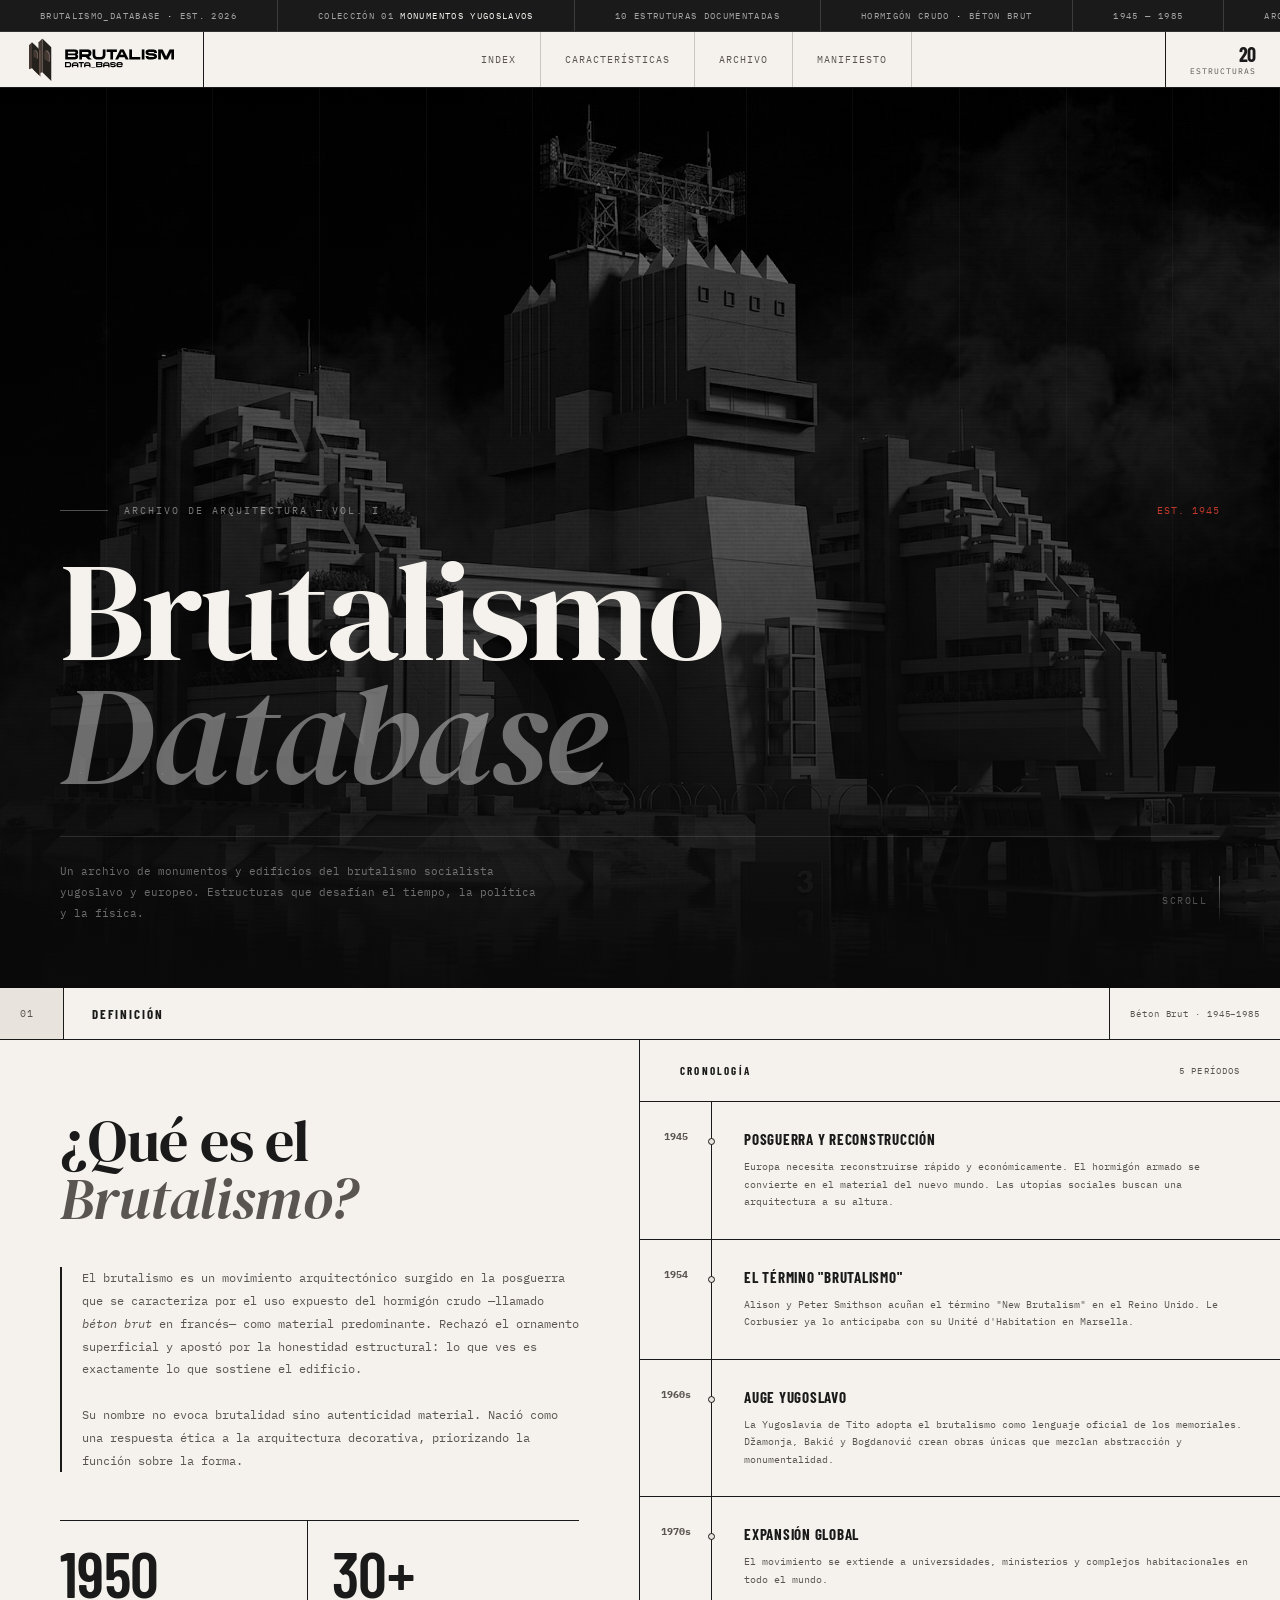
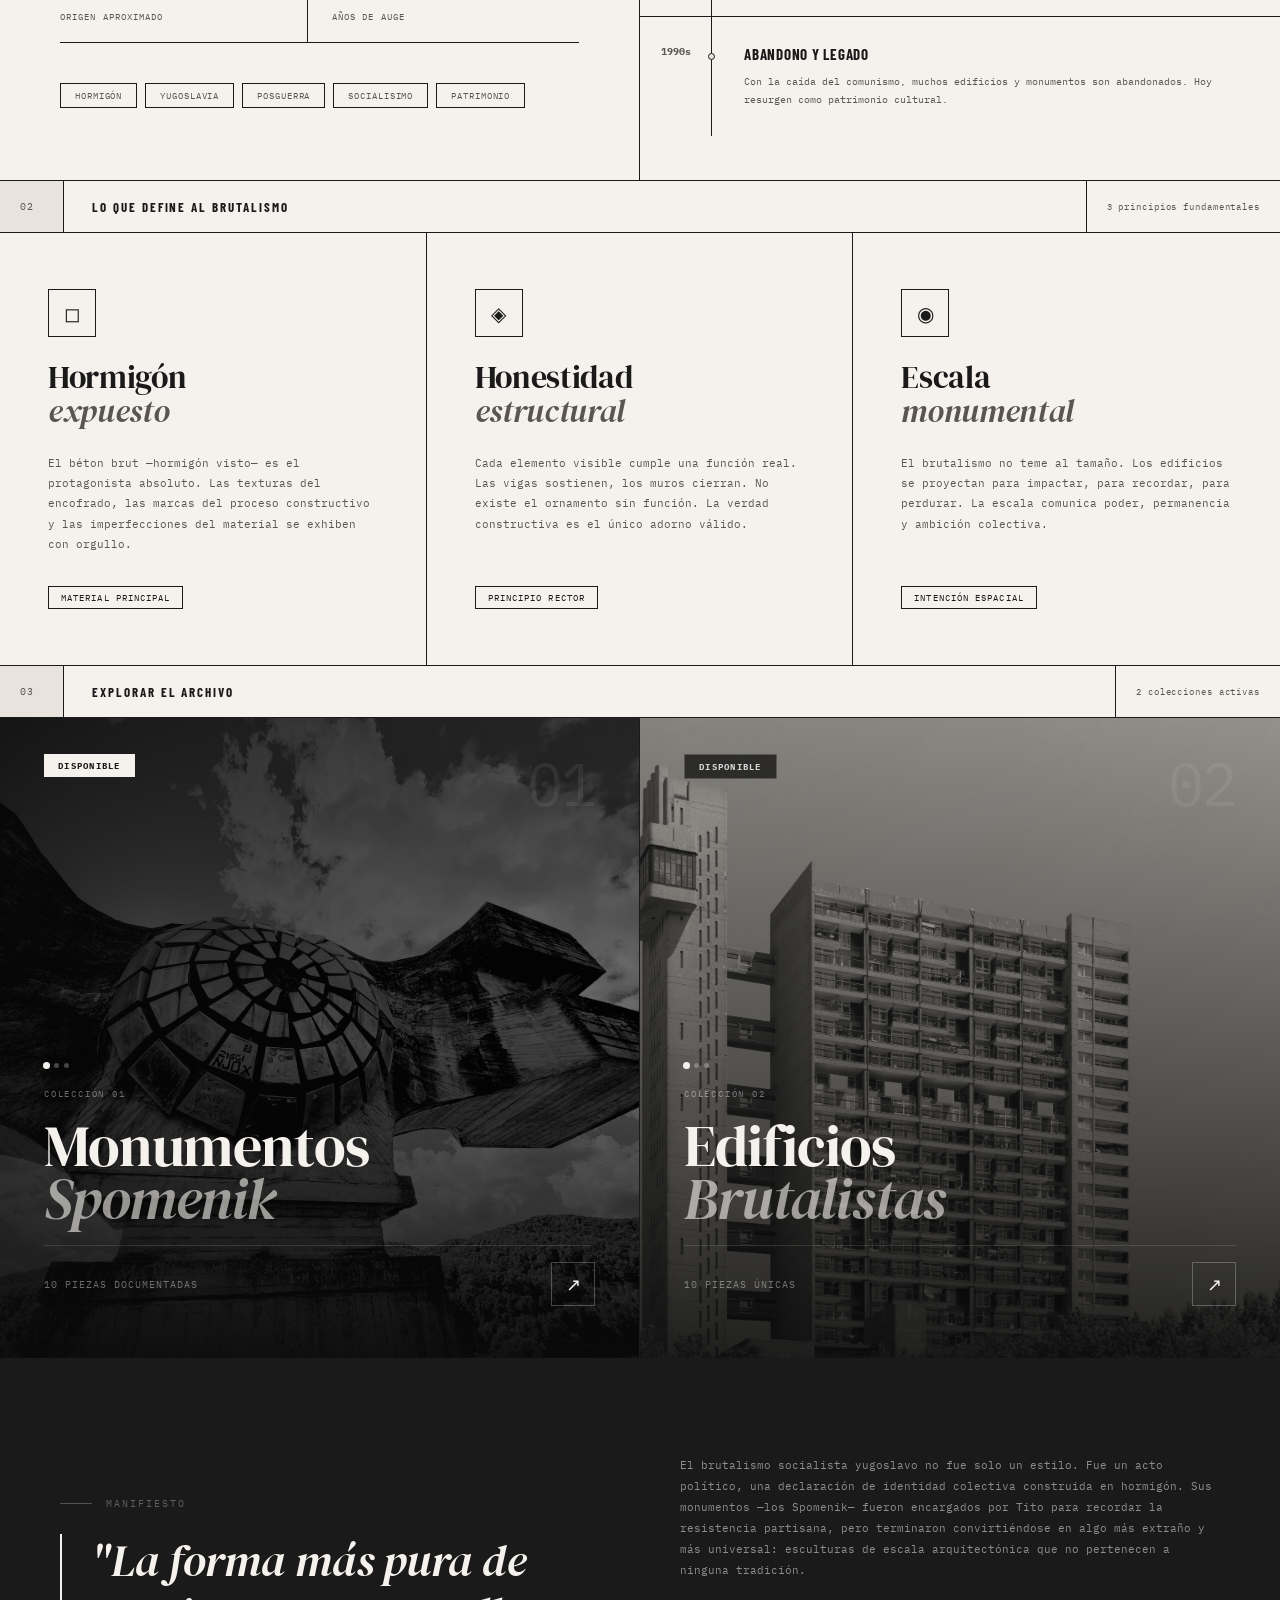
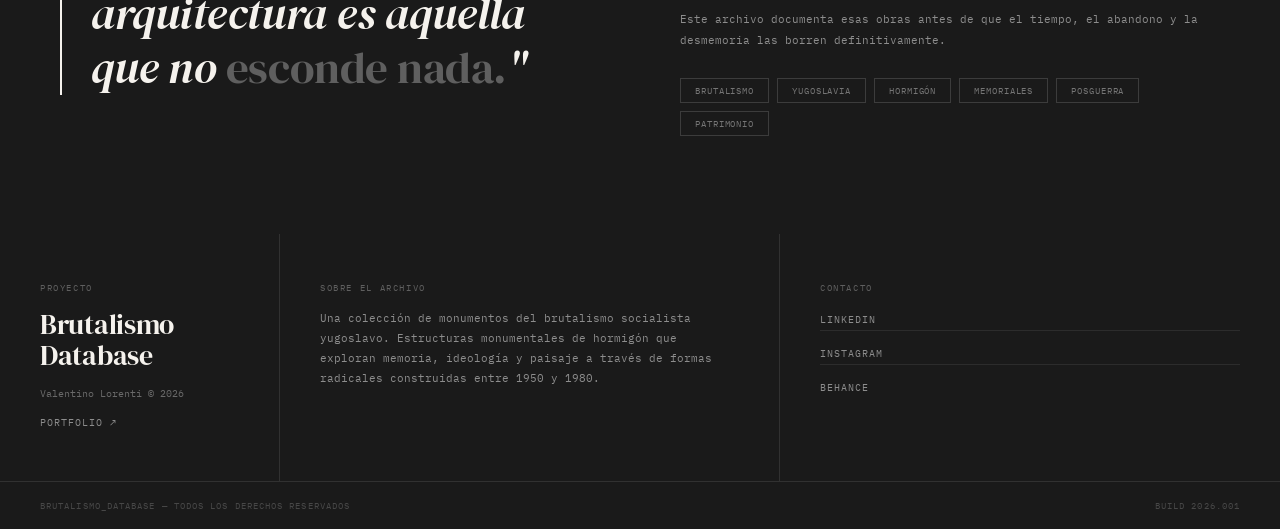
==== index.html @ 4acdecf2 "feat: initial commit — brutalismo database" ====
<!DOCTYPE html>
<html lang="es">
<head>
    <meta charset="UTF-8">
    <meta name="viewport" content="width=device-width, initial-scale=1.0">
    <title>BRUTALISMO_DATABASE | Valentino Lorenti</title>
    <link href="https://fonts.googleapis.com/css2?family=DM+Serif+Display:ital@0;1&family=Barlow+Condensed:wght@300;400;600;700;900&family=IBM+Plex+Mono:wght@300;400;700&display=swap" rel="stylesheet">
    <link rel="stylesheet" href="/assets/css/style_index.css">
</head>
<body>
    <div class="ticker">
        <div class="ticker-inner" id="ticker-inner">
            <span class="ticker-item">BRUTALISMO_DATABASE <span>·</span> EST. 2026</span>
            <span class="ticker-item">COLECCIÓN 01 <span>MONUMENTOS YUGOSLAVOS</span></span>
            <span class="ticker-item">10 ESTRUTURAS DOCUMENTADAS</span>
            <span class="ticker-item">HORMIGÓN CRUDO <span>·</span> BÉTON BRUT</span>
            <span class="ticker-item">1945 — 1985</span>
            <span class="ticker-item">ARCHIVO DE ARQUITECTURA BRUTALISTA</span>
            <span class="ticker-item">VALENTINO LORENTI <span>·</span> 2026</span>
            <span class="ticker-item">COLECCIÓN 02 <span>EDIFICIOS BRUTALISTAS</span></span>
            <span class="ticker-item">BRUTALISMO_DATABASE <span>·</span> EST. 2026</span>
            <span class="ticker-item">COLECCIÓN 01 <span>MONUMENTOS YUGOSLAVOS</span></span>
            <span class="ticker-item">10 ESTRUTURAS DOCUMENTADAS</span>
            <span class="ticker-item">HORMIGÓN CRUDO <span>·</span> BÉTON BRUT</span>
            <span class="ticker-item">1945 — 1985</span>
            <span class="ticker-item">ARCHIVO DE ARQUITECTURA BRUTALISTA</span>
            <span class="ticker-item">VALENTINO LORENTI <span>·</span> 2026</span>
            <span class="ticker-item">COLECCIÓN 02 <span>EDIFICIOS BRUTALISTAS</span></span>
        </div>
    </div>

    <nav class="navbar" id="navbar">
        <div class="nav-inner">
            <div class="nav-logo-block">
                <a href="/" class="nav-logo-link">
                    <img src="/assets/svg/logo/logo_blanco.svg" alt="Brutalismo Database" class="nav-logo-img">
                </a>
            </div>
            <div class="nav-center">
                <a href="/" class="nav-center-item">Index</a>
                <a href="#features" class="nav-center-item">Características</a>
                <a href="#archive" class="nav-center-item">Archivo</a>
                <a href="#manifesto" class="nav-center-item">Manifiesto</a>
            </div>
            <div class="nav-right">
                <div class="nav-counter">
                    <span class="nav-counter-num">20</span>
                    <span class="nav-counter-label">estructuras</span>
                </div>
                <button class="nav-hamburger" id="nav-hamburger" aria-label="Abrir menú">
                    <span class="hamburger-line"></span>
                    <span class="hamburger-line"></span>
                    <span class="hamburger-line"></span>
                </button>
            </div>
        </div>
    </nav>

    <div class="mobile-menu" id="mobile-menu">
        <div class="mobile-menu-inner">
            <div class="mobile-menu-header">
                <img src="/assets/svg/logo/logo_negro.svg" alt="Brutalismo Database" class="mobile-menu-logo">
                <button class="mobile-menu-close" id="mobile-menu-close" aria-label="Cerrar menú">✕</button>
            </div>
            <nav class="mobile-nav">
                <a href="/" class="mobile-nav-item">
                    <span class="mobile-nav-num">01</span>
                    <span class="mobile-nav-text">Index</span>
                    <span class="mobile-nav-arrow">↗</span>
                </a>
                <a href="#features" class="mobile-nav-item">
                    <span class="mobile-nav-num">02</span>
                    <span class="mobile-nav-text">Características</span>
                    <span class="mobile-nav-arrow">↗</span>
                </a>
                <a href="#archive" class="mobile-nav-item">
                    <span class="mobile-nav-num">03</span>
                    <span class="mobile-nav-text">Archivo</span>
                    <span class="mobile-nav-arrow">↗</span>
                </a>
                <a href="#manifesto" class="mobile-nav-item">
                    <span class="mobile-nav-num">04</span>
                    <span class="mobile-nav-text">Manifiesto</span>
                    <span class="mobile-nav-arrow">↗</span>
                </a>
            </nav>
            <div class="mobile-menu-footer">
                <span class="mobile-menu-footer-text">Brutalismo_Database — EST. 2026</span>
                <span class="mobile-menu-footer-text">Valentino Lorenti</span>
            </div>
        </div>
    </div>

    <section class="hero" id="hero">
        <div class="hero-img-container">
            <img src="/assets/images/banners/index/banner_index_3.png" alt="Monumento brutalista" class="hero-img" fetchpriority="high">
        </div>
        <div class="hero-scanlines"></div>
        <div class="hero-grid-overlay">
            <div class="hero-grid-col"></div>
            <div class="hero-grid-col"></div>
            <div class="hero-grid-col"></div>
            <div class="hero-grid-col"></div>
            <div class="hero-grid-col"></div>
            <div class="hero-grid-col"></div>
            <div class="hero-grid-col"></div>
            <div class="hero-grid-col"></div>
            <div class="hero-grid-col"></div>
            <div class="hero-grid-col"></div>
            <div class="hero-grid-col"></div>
            <div class="hero-grid-col"></div>
        </div>
        <div class="hero-content">
            <div class="hero-tag">
                <div class="hero-tag-line"></div>
                <span class="hero-tag-text">Archivo de Arquitectura — Vol. I</span>
                <span class="hero-tag-year">EST. 1945</span>
            </div>
            <h1 class="hero-title">
                Brutalismo<br><em>Database</em>
            </h1>
            <div class="hero-bottom-bar">
                <div class="hero-desc">
                    <p>Un archivo de monumentos y edificios del brutalismo socialista yugoslavo y europeo. Estructuras que desafían el tiempo, la política y la física.</p>
                </div>
                <div class="hero-meta">
                    <div class="hero-scroll-label">
                        Scroll
                        <div class="hero-scroll-line"></div>
                    </div>
                </div>
            </div>
        </div>
    </section>

    <section class="definition reveal" id="index">
        <div class="section-header" style="grid-column: 1/-1;">
            <div class="section-header-num">01</div>
            <div class="section-header-title">Definición</div>
            <div class="section-header-meta">Béton Brut · 1945–1985</div>
        </div>

        <div class="definition-left">
            <div>
                <h2 class="def-heading">¿Qué es el<br><em>Brutalismo?</em></h2>
            </div>
            <p class="def-body">
                El brutalismo es un movimiento arquitectónico surgido en la posguerra que se caracteriza por el uso expuesto del hormigón crudo —llamado <em>béton brut</em> en francés— como material predominante. Rechazó el ornamento superficial y apostó por la honestidad estructural: lo que ves es exactamente lo que sostiene el edificio.
                <br><br>
                Su nombre no evoca brutalidad sino autenticidad material. Nació como una respuesta ética a la arquitectura decorativa, priorizando la función sobre la forma.
            </p>
            <div class="def-stats">
                <div class="def-stat">
                    <span class="def-stat-num">1950</span>
                    <span class="def-stat-label">Origen aproximado</span>
                </div>
                <div class="def-stat">
                    <span class="def-stat-num">30+</span>
                    <span class="def-stat-label">Años de auge</span>
                </div>
            </div>
            <div class="def-tag-line">
                <span class="def-tag">Hormigón</span>
                <span class="def-tag">Yugoslavia</span>
                <span class="def-tag">Posguerra</span>
                <span class="def-tag">Socialisimo</span>
                <span class="def-tag">Patrimonio</span>
            </div>
        </div>

        <div class="definition-right">
            <div class="timeline-header">
                <span class="timeline-header-title">Cronología</span>
                <span class="timeline-header-count mono">5 períodos</span>
            </div>
            <div class="timeline-list">
                <div class="timeline-entry reveal">
                    <div class="timeline-year-col"><span class="timeline-year">1945</span></div>
                    <div class="timeline-content-col">
                        <h3>Posguerra y reconstrucción</h3>
                        <p>Europa necesita reconstruirse rápido y económicamente. El hormigón armado se convierte en el material del nuevo mundo. Las utopías sociales buscan una arquitectura a su altura.</p>
                    </div>
                </div>
                <div class="timeline-entry reveal">
                    <div class="timeline-year-col"><span class="timeline-year">1954</span></div>
                    <div class="timeline-content-col">
                        <h3>El término "Brutalismo"</h3>
                        <p>Alison y Peter Smithson acuñan el término "New Brutalism" en el Reino Unido. Le Corbusier ya lo anticipaba con su Unité d'Habitation en Marsella.</p>
                    </div>
                </div>
                <div class="timeline-entry reveal">
                    <div class="timeline-year-col"><span class="timeline-year">1960s</span></div>
                    <div class="timeline-content-col">
                        <h3>Auge yugoslavo</h3>
                        <p>La Yugoslavia de Tito adopta el brutalismo como lenguaje oficial de los memoriales. Džamonja, Bakić y Bogdanović crean obras únicas que mezclan abstracción y monumentalidad.</p>
                    </div>
                </div>
                <div class="timeline-entry reveal">
                    <div class="timeline-year-col"><span class="timeline-year">1970s</span></div>
                    <div class="timeline-content-col">
                        <h3>Expansión global</h3>
                        <p>El movimiento se extiende a universidades, ministerios y complejos habitacionales en todo el mundo.</p>
                    </div>
                </div>
                <div class="timeline-entry reveal">
                    <div class="timeline-year-col"><span class="timeline-year">1990s</span></div>
                    <div class="timeline-content-col">
                        <h3>Abandono y legado</h3>
                        <p>Con la caída del comunismo, muchos edificios y monumentos son abandonados. Hoy resurgen como patrimonio cultural.</p>
                    </div>
                </div>
            </div>
        </div>
    </section>

    <section class="features-section reveal" id="features">
        <div class="section-header">
            <div class="section-header-num">02</div>
            <div class="section-header-title">Lo que define al brutalismo</div>
            <div class="section-header-meta">3 principios fundamentales</div>
        </div>
        <div class="features-grid">
            <div class="feature-card reveal">
                <div class="feature-icon">◻</div>
                <h3>Hormigón<br><em>expuesto</em></h3>
                <p>El béton brut —hormigón visto— es el protagonista absoluto. Las texturas del encofrado, las marcas del proceso constructivo y las imperfecciones del material se exhiben con orgullo.</p>
                <span class="feature-badge">Material principal</span>
            </div>
            <div class="feature-card reveal">
                <div class="feature-icon">◈</div>
                <h3>Honestidad<br><em>estructural</em></h3>
                <p>Cada elemento visible cumple una función real. Las vigas sostienen, los muros cierran. No existe el ornamento sin función. La verdad constructiva es el único adorno válido.</p>
                <span class="feature-badge">Principio rector</span>
            </div>
            <div class="feature-card reveal">
                <div class="feature-icon">◉</div>
                <h3>Escala<br><em>monumental</em></h3>
                <p>El brutalismo no teme al tamaño. Los edificios se proyectan para impactar, para recordar, para perdurar. La escala comunica poder, permanencia y ambición colectiva.</p>
                <span class="feature-badge">Intención espacial</span>
            </div>
        </div>
    </section>

    <section class="archive-section" id="archive">
        <div class="section-header">
            <div class="section-header-num">03</div>
            <div class="section-header-title">Explorar el archivo</div>
            <div class="section-header-meta">2 colecciones activas</div>
        </div>

        <div class="archive-grid">
            <a href="/pages/monumentos.html" class="archive-card card-monuments" id="card-monuments">
                <div class="card-bg-imgs">
                    <img src="/assets/images/monuments/1.jpg" alt="" class="card-img active" data-card="monuments" data-index="0">
                    <img src="/assets/images/monuments/6.jpg" alt="" class="card-img" data-card="monuments" data-index="1">
                    <img src="/assets/images/monuments/3.jpg" alt="" class="card-img" data-card="monuments" data-index="2">
                </div>
                <div class="card-overlay"></div>
                <div class="card-content">
                    <div class="card-top">
                        <span class="card-badge">Disponible</span>
                        <span class="card-index">01</span>
                    </div>
                    <div class="card-bottom">
                        <div class="card-dots" id="dots-monuments">
                            <div class="card-dot active"></div>
                            <div class="card-dot"></div>
                            <div class="card-dot"></div>
                        </div>
                        <span class="card-collection-label">Colección 01</span>
                        <h3 class="card-title">Monumentos<br><em>Spomenik</em></h3>
                        <div class="card-footer">
                            <span class="card-count mono">10 piezas documentadas</span>
                            <div class="card-arrow">↗</div>
                        </div>
                    </div>
                </div>
            </a>

            <a href="/pages/torres.html" class="archive-card card-buildings" id="card-buildings">
                <div class="card-bg-imgs">
                    <img src="/assets/images/torres/1.jpg" alt="" class="card-img active" data-card="buildings" data-index="0">
                    <img src="/assets/images/torres/3.jpg" alt="" class="card-img" data-card="buildings" data-index="1">
                    <img src="/assets/images/torres/4.jpg" alt="" class="card-img" data-card="buildings" data-index="2">
                </div>
                <div class="card-overlay"></div>
                <div class="card-content">
                    <div class="card-top">
                        <span class="card-badge" style="background: rgba(10,10,10,0.7); color: rgba(255,255,255,0.8); border: 1px solid rgba(255,255,255,0.2);">Disponible</span>
                        <span class="card-index">02</span>
                    </div>
                    <div class="card-bottom">
                        <div class="card-dots" id="dots-buildings">
                            <div class="card-dot active"></div>
                            <div class="card-dot"></div>
                            <div class="card-dot"></div>
                        </div>
                        <span class="card-collection-label">Colección 02</span>
                        <h3 class="card-title">Edificios<br><em>Brutalistas</em></h3>
                        <div class="card-footer">
                            <span class="card-count mono">10 piezas únicas</span>
                            <div class="card-arrow">↗</div>
                        </div>
                    </div>
                </div>
            </a>
        </div>
    </section>

    <section class="manifesto reveal" id="manifesto">
        <div class="manifesto-left">
            <div class="manifesto-left-label">Manifiesto</div>
            <blockquote class="manifesto-quote">
                "La forma más pura de arquitectura es aquella que no <em>esconde nada.</em>"
            </blockquote>
        </div>
        <div class="manifesto-right">
            <p class="manifesto-text">
                El brutalismo socialista yugoslavo no fue solo un estilo. Fue un acto político, una declaración de identidad colectiva construida en hormigón. Sus monumentos —los Spomenik— fueron encargados por Tito para recordar la resistencia partisana, pero terminaron convirtiéndose en algo más extraño y más universal: esculturas de escala arquitectónica que no pertenecen a ninguna tradición.
            </p>
            <p class="manifesto-text">
                Este archivo documenta esas obras antes de que el tiempo, el abandono y la desmemoria las borren definitivamente.
            </p>
            <div class="manifesto-tags">
                <span class="manifesto-tag">Brutalismo</span>
                <span class="manifesto-tag">Yugoslavia</span>
                <span class="manifesto-tag">Hormigón</span>
                <span class="manifesto-tag">Memoriales</span>
                <span class="manifesto-tag">Posguerra</span>
                <span class="manifesto-tag">Patrimonio</span>
            </div>
        </div>
    </section>

    <footer class="site-footer">
        <div class="footer-top">
            <div class="footer-col">
                <span class="footer-label">Proyecto</span>
                <p class="footer-project-name">Brutalismo<br>Database</p>
                <p class="footer-project-sub">Valentino Lorenti © 2026</p>
                <a href="https://valentinolorenti.netlify.app/" class="footer-link" target="_blank">Portfolio ↗</a>
            </div>
            <div class="footer-col">
                <span class="footer-label">Sobre el archivo</span>
                <p class="footer-body">Una colección de monumentos del brutalismo socialista yugoslavo. Estructuras monumentales de hormigón que exploran memoria, ideología y paisaje a través de formas radicales construidas entre 1950 y 1980.</p>
            </div>
            <div class="footer-col">
                <span class="footer-label">Contacto</span>
                <a href="https://www.linkedin.com/in/valentino-lorenti-ux/" class="footer-link" target="_blank">LinkedIn</a>
                <a href="https://www.instagram.com/lv_designux" class="footer-link" target="_blank">Instagram</a>
                <a href="https://www.behance.net/LV_DesignUX" class="footer-link" target="_blank">Behance</a>
            </div>
        </div>
        <div class="footer-bottom">
            <span>BRUTALISMO_DATABASE — TODOS LOS DERECHOS RESERVADOS</span>
            <span>BUILD 2026.001</span>
        </div>
    </footer>
<script src="/assets/js/script_index.js"></script>
</body>
</html>
---- assets/css/style_index.css ----
*, *::before, *::after { margin: 0; padding: 0; box-sizing: border-box; }

:root {
    --black: #0a0a0a;
    --white: #f5f2ed;
    --paper: #ede9e2;
    --ink: #1a1a1a;
    --red: #c0392b;
    --grey-light: #e8e4dd;
    --grey-mid: #b0aa9f;
    --grey-dark: #5a5550;
    --border: 1px solid #1a1a1a;
    --border-thin: 1px solid rgba(26,26,26,0.2);
    --font-display: 'DM Serif Display', serif;
    --font-condensed: 'Barlow Condensed', sans-serif;
    --font-mono: 'IBM Plex Mono', monospace;
    --nav-h: 56px;
}

html { scroll-behavior: smooth; }

body {
    background: var(--white);
    color: var(--ink);
    font-family: var(--font-condensed);
    overflow-x: hidden;
    cursor: crosshair;
}

a { cursor: crosshair; }
button { cursor: crosshair; }

::-webkit-scrollbar { width: 4px; }
::-webkit-scrollbar-track { background: var(--white); }
::-webkit-scrollbar-thumb { background: var(--ink); }

.mono { font-family: var(--font-mono); font-size: 10px; text-transform: uppercase; letter-spacing: 0.12em; }
.condensed { font-family: var(--font-condensed); }

.ticker {
    background: var(--ink);
    color: var(--white);
    height: 32px;
    overflow: hidden;
    display: flex;
    align-items: center;
    position: fixed;
    top: 0; left: 0; width: 100%;
    z-index: 2000;
    border-bottom: 1px solid rgba(255,255,255,0.1);
}
.ticker-inner {
    display: flex;
    gap: 0;
    animation: ticker 30s linear infinite;
    white-space: nowrap;
}
.ticker-item {
    font-family: var(--font-mono);
    font-size: 9px;
    letter-spacing: 0.15em;
    text-transform: uppercase;
    padding: 0 40px;
    color: rgba(255,255,255,0.6);
    border-right: 1px solid rgba(255,255,255,0.15);
    line-height: 32px;
}
.ticker-item span { color: var(--white); }
@keyframes ticker {
    0% { transform: translateX(0); }
    100% { transform: translateX(-50%); }
}

.navbar {
    position: fixed; top: 32px; left: 0; width: 100%;
    height: var(--nav-h);
    background: var(--white);
    border-bottom: var(--border);
    z-index: 1000;
    transition: transform 0.4s ease;
}
.navbar.hidden { transform: translateY(calc(-100% - 32px)); }

.nav-inner {
    height: 100%; display: flex; align-items: center;
    justify-content: space-between;
}

.nav-logo-block {
    height: 100%;
    display: flex; align-items: center;
    padding: 0 28px;
    border-right: var(--border);
    flex-shrink: 0;
}
.nav-logo-link {
    display: flex; align-items: center;
    text-decoration: none;
}
.nav-logo-img {
    height: 50px;
    width: auto;
    display: block;
    filter: invert(1);
}

.nav-center {
    flex: 1;
    display: flex;
    align-items: center;
    justify-content: center;
    gap: 0;
    height: 100%;
}
.nav-center-item {
    height: 100%;
    display: flex; align-items: center;
    padding: 0 24px;
    border-right: var(--border-thin);
    font-family: var(--font-mono);
    font-size: 10px;
    letter-spacing: 0.1em;
    text-transform: uppercase;
    color: var(--grey-dark);
    text-decoration: none;
    transition: color 0.2s, background 0.2s;
}
.nav-center-item:hover { color: var(--ink); background: var(--grey-light); }

.nav-right {
    height: 100%;
    display: flex; align-items: center;
    padding: 0;
    border-left: var(--border);
    gap: 0;
}

.nav-counter {
    display: flex; flex-direction: column; align-items: flex-end;
    padding: 0 24px;
    gap: 2px;
}
.nav-counter-num {
    font-family: var(--font-condensed);
    font-size: 20px;
    font-weight: 700;
    line-height: 1;
    letter-spacing: -0.02em;
    color: var(--ink);
}
.nav-counter-label {
    font-family: var(--font-mono);
    font-size: 8px;
    letter-spacing: 0.12em;
    text-transform: uppercase;
    color: var(--grey-dark);
}

.nav-hamburger {
    display: none;
    flex-direction: column;
    justify-content: center;
    align-items: center;
    gap: 5px;
    width: 56px;
    height: 100%;
    border: none;
    border-left: var(--border);
    background: transparent;
    padding: 0;
    cursor: crosshair;
    flex-shrink: 0;
}
.hamburger-line {
    display: block;
    width: 20px;
    height: 1.5px;
    background: var(--ink);
    transition: transform 0.3s ease, opacity 0.3s ease, width 0.3s ease;
    transform-origin: center;
}
.nav-hamburger.open .hamburger-line:nth-child(1) { transform: translateY(6.5px) rotate(45deg); }
.nav-hamburger.open .hamburger-line:nth-child(2) { opacity: 0; transform: scaleX(0); }
.nav-hamburger.open .hamburger-line:nth-child(3) { transform: translateY(-6.5px) rotate(-45deg); }

.mobile-menu {
    position: fixed;
    inset: 0;
    z-index: 2100;
    background: var(--ink);
    display: flex; flex-direction: column;
    transform: translateX(100%);
    transition: transform 0.5s cubic-bezier(0.76, 0, 0.24, 1);
    pointer-events: none;
}
.mobile-menu.open {
    transform: translateX(0);
    pointer-events: all;
}

.mobile-menu-inner {
    display: flex; flex-direction: column;
    height: 100%;
    padding: 0;
}

.mobile-menu-header {
    display: flex; align-items: center; justify-content: space-between;
    padding: 0 28px;
    height: calc(32px + var(--nav-h));
    border-bottom: 1px solid rgba(255,255,255,0.1);
    flex-shrink: 0;
}
.mobile-menu-logo {
    height: 40px;
    width: auto;
    filter: invert(1);
}
.mobile-menu-close {
    background: none; border: none;
    font-family: var(--font-mono);
    font-size: 16px;
    color: rgba(255,255,255,0.5);
    cursor: crosshair;
    transition: color 0.2s;
    padding: 8px;
}
.mobile-menu-close:hover { color: var(--white); }

.mobile-nav {
    flex: 1;
    display: flex; flex-direction: column;
    overflow-y: auto;
}
.mobile-nav-item {
    display: flex; align-items: center;
    gap: 20px;
    padding: 0 28px;
    height: 80px;
    border-bottom: 1px solid rgba(255,255,255,0.08);
    text-decoration: none;
    color: var(--white);
    position: relative;
    overflow: hidden;
    opacity: 0;
    transform: translateX(30px);
    transition: background 0.2s, opacity 0.4s ease, transform 0.4s ease;
}
.mobile-menu.open .mobile-nav-item:nth-child(1) { opacity: 1; transform: translateX(0); transition-delay: 0.15s; }
.mobile-menu.open .mobile-nav-item:nth-child(2) { opacity: 1; transform: translateX(0); transition-delay: 0.22s; }
.mobile-menu.open .mobile-nav-item:nth-child(3) { opacity: 1; transform: translateX(0); transition-delay: 0.29s; }
.mobile-menu.open .mobile-nav-item:nth-child(4) { opacity: 1; transform: translateX(0); transition-delay: 0.36s; }
.mobile-nav-item:hover { background: rgba(255,255,255,0.05); }

.mobile-nav-num {
    font-family: var(--font-mono);
    font-size: 9px;
    letter-spacing: 0.12em;
    color: rgba(255,255,255,0.3);
    flex-shrink: 0;
    width: 20px;
}
.mobile-nav-text {
    font-family: var(--font-condensed);
    font-size: 32px;
    font-weight: 700;
    letter-spacing: 0.03em;
    text-transform: uppercase;
    flex: 1;
    line-height: 1;
}
.mobile-nav-arrow {
    font-size: 18px;
    color: rgba(255,255,255,0.25);
    transition: color 0.2s, transform 0.2s;
}
.mobile-nav-item:hover .mobile-nav-arrow { color: var(--white); transform: rotate(45deg); }

.mobile-menu-footer {
    padding: 24px 28px;
    border-top: 1px solid rgba(255,255,255,0.08);
    display: flex; justify-content: space-between; align-items: center;
    flex-shrink: 0;
}
.mobile-menu-footer-text {
    font-family: var(--font-mono);
    font-size: 9px;
    letter-spacing: 0.12em;
    text-transform: uppercase;
    color: rgba(255,255,255,0.2);
}

@media (max-width: 960px) {
    .ticker { display: none; }
    .navbar { top: 0 !important; }
    .navbar.hidden { transform: translateY(-100%); }
    .hero {
        margin-top: var(--nav-h) !important;
        min-height: calc(100svh - var(--nav-h));
    }
    .hero-content { padding: 0 28px 48px; }
    .nav-center { display: none; }
    .nav-hamburger { display: flex; }
    .nav-counter { padding: 0 16px; }
    .mobile-menu-header { height: var(--nav-h); }
}

.hero {
    width: 100%;
    height: 100svh;
    min-height: 700px;
    margin-top: calc(32px + var(--nav-h));
    position: relative;
    overflow: hidden;
    display: grid;
    grid-template-rows: 1fr auto;
    background: var(--ink);
}

.hero-img-container {
    position: absolute; inset: 0;
}
.hero-img {
    width: 100%; height: 100%;
    object-fit: cover;
    object-position: center 30%;
    filter: grayscale(1) contrast(1.15) brightness(0.55);
    display: block;
}

.hero-scanlines {
    position: absolute; inset: 0;
    background: repeating-linear-gradient(
        0deg,
        transparent,
        transparent 2px,
        rgba(0,0,0,0.08) 2px,
        rgba(0,0,0,0.08) 4px
    );
    z-index: 1;
    pointer-events: none;
}

.hero-grid-overlay {
    position: absolute; inset: 0;
    z-index: 1;
    pointer-events: none;
    display: grid;
    grid-template-columns: repeat(12, 1fr);
}
.hero-grid-col {
    border-right: 1px solid rgba(255,255,255,0.04);
}

.hero-content {
    position: relative; z-index: 2;
    display: flex; flex-direction: column;
    justify-content: flex-end;
    padding: 0 60px 64px;
    background: linear-gradient(to top, rgba(10,10,10,0.95) 0%, rgba(10,10,10,0.4) 50%, transparent 100%);
    height: 100%;
}

.hero-tag {
    display: flex; align-items: center; gap: 16px;
    margin-bottom: 32px;
}
.hero-tag-line { height: 1px; width: 48px; background: rgba(255,255,255,0.3); }
.hero-tag-text { font-family: var(--font-mono); font-size: 10px; letter-spacing: 0.2em; text-transform: uppercase; color: rgba(255,255,255,0.45); }
.hero-tag-year { font-family: var(--font-mono); font-size: 10px; letter-spacing: 0.1em; color: var(--red); margin-left: auto; }

.hero-title {
    font-family: var(--font-display);
    font-size: clamp(72px, 11vw, 160px);
    font-weight: 400;
    line-height: 0.88;
    color: var(--white);
    letter-spacing: -0.02em;
    margin-bottom: 40px;
}
.hero-title em {
    font-style: italic;
    color: rgba(255,255,255,0.4);
}

.hero-bottom-bar {
    display: flex; align-items: flex-end; justify-content: space-between;
    gap: 40px;
    padding-top: 24px;
    border-top: 1px solid rgba(255,255,255,0.12);
}

.hero-desc {
    max-width: 480px;
}
.hero-desc p {
    font-family: var(--font-mono);
    font-size: 11px;
    line-height: 1.9;
    color: rgba(255,255,255,0.4);
}

.hero-meta {
    display: flex; flex-direction: column; align-items: flex-end; gap: 12px;
}
.hero-scroll-label {
    display: flex; align-items: center; gap: 12px;
    font-family: var(--font-mono); font-size: 10px;
    letter-spacing: 0.15em; text-transform: uppercase;
    color: rgba(255,255,255,0.3);
}
.hero-scroll-line {
    width: 1px; height: 48px;
    background: linear-gradient(to bottom, rgba(255,255,255,0.4), transparent);
    animation: scrollAnim 2s ease-in-out infinite;
}
@keyframes scrollAnim {
    0%,100% { opacity:0.4; transform: scaleY(1); }
    50% { opacity:1; transform: scaleY(1.2); }
}

.section-header {
    display: flex; align-items: stretch;
    border-bottom: var(--border);
    height: 52px;
}
.section-header-num {
    display: flex; align-items: center;
    padding: 0 20px;
    border-right: var(--border);
    font-family: var(--font-mono);
    font-size: 10px;
    letter-spacing: 0.1em;
    color: var(--grey-dark);
    background: var(--grey-light);
    min-width: 64px;
}
.section-header-title {
    display: flex; align-items: center;
    padding: 0 28px;
    font-family: var(--font-condensed);
    font-size: 13px;
    font-weight: 700;
    letter-spacing: 0.15em;
    text-transform: uppercase;
    flex: 1;
}
.section-header-meta {
    display: flex; align-items: center;
    padding: 0 20px;
    border-left: var(--border);
    font-family: var(--font-mono);
    font-size: 9px;
    letter-spacing: 0.1em;
    color: var(--grey-dark);
}

.definition {
    display: grid;
    grid-template-columns: 1fr 1fr;
    border-bottom: var(--border);
}

.definition-left {
    padding: 72px 60px;
    border-right: var(--border);
    display: flex;
    flex-direction: column;
    gap: 40px;
}

.def-heading-wrap { position: relative; }

.def-heading {
    font-family: var(--font-display);
    font-size: clamp(36px, 4.5vw, 68px);
    font-weight: 400;
    line-height: 1.0;
    letter-spacing: -0.01em;
}
.def-heading em {
    font-style: italic;
    color: var(--grey-dark);
}

.def-body {
    font-family: var(--font-mono);
    font-size: 12px;
    line-height: 1.9;
    color: var(--grey-dark);
    border-left: 2px solid var(--ink);
    padding-left: 20px;
}

.def-stats {
    display: flex;
    gap: 0;
    border-top: var(--border);
    border-bottom: var(--border);
    margin-top: 8px;
}
.def-stat {
    flex: 1;
    padding: 20px 0;
    display: flex;
    flex-direction: column;
    gap: 6px;
}
.def-stat + .def-stat {
    border-left: var(--border);
    padding-left: 24px;
}
.def-stat-num {
    font-family: var(--font-condensed);
    font-size: clamp(40px, 5vw, 64px);
    font-weight: 600;
    line-height: 1;
    letter-spacing: -0.01em;
}
.def-stat-label {
    font-family: var(--font-mono);
    font-size: 9px;
    letter-spacing: 0.12em;
    text-transform: uppercase;
    color: var(--grey-dark);
}

.def-tag-line {
    display: flex;
    flex-wrap: wrap;
    gap: 8px;
}
.def-tag {
    border: var(--border);
    padding: 6px 14px;
    font-family: var(--font-mono);
    font-size: 9px;
    letter-spacing: 0.1em;
    text-transform: uppercase;
    color: var(--grey-dark);
    transition: background 0.2s, color 0.2s;
}
.def-tag:hover { background: var(--ink); color: var(--white); }

.definition-right {
    display: flex; flex-direction: column;
}

.timeline-header {
    padding: 24px 40px;
    border-bottom: var(--border);
    display: flex; align-items: center; justify-content: space-between;
}
.timeline-header-title {
    font-family: var(--font-condensed);
    font-size: 11px;
    font-weight: 700;
    letter-spacing: 0.2em;
    text-transform: uppercase;
}
.timeline-header-count {
    font-family: var(--font-mono);
    font-size: 9px;
    color: var(--grey-dark);
}

.timeline-list { flex: 1; }
.timeline-entry {
    display: grid;
    grid-template-columns: 72px 1fr;
    border-bottom: var(--border);
    transition: background 0.2s;
}
.timeline-entry:hover { background: var(--paper); }
.timeline-entry:last-child { border-bottom: none; }

.timeline-year-col {
    padding: 28px 16px;
    border-right: var(--border);
    display: flex; align-items: flex-start; justify-content: center;
    position: relative;
}
.timeline-year-col::after {
    content: '';
    position: absolute;
    right: -4px; top: 36px;
    width: 7px; height: 7px;
    background: var(--grey-light);
    border: 1px solid var(--ink);
    border-radius: 50%;
    transition: background 0.2s;
}
.timeline-entry:hover .timeline-year-col::after { background: var(--ink); }

.timeline-year {
    font-family: var(--font-mono);
    font-size: 10px;
    font-weight: 700;
    color: var(--grey-dark);
}

.timeline-content-col {
    padding: 28px 32px;
}
.timeline-content-col h3 {
    font-family: var(--font-condensed);
    font-size: 15px;
    font-weight: 700;
    text-transform: uppercase;
    letter-spacing: 0.05em;
    margin-bottom: 10px;
}
.timeline-content-col p {
    font-family: var(--font-mono);
    font-size: 10px;
    line-height: 1.75;
    color: var(--grey-dark);
}

.features-section {
    border-bottom: var(--border);
}
.features-grid {
    display: grid;
    grid-template-columns: repeat(3, 1fr);
}
.feature-card {
    padding: 56px 48px;
    border-right: var(--border);
    display: flex; flex-direction: column; gap: 24px;
    position: relative;
    overflow: hidden;
    transition: background 0.3s;
}
.feature-card:last-child { border-right: none; }
.feature-card:hover { background: var(--grey-light); }

.feature-icon {
    width: 48px; height: 48px;
    border: var(--border);
    display: flex; align-items: center; justify-content: center;
    font-size: 20px;
}

.feature-card h3 {
    font-family: var(--font-display);
    font-size: clamp(22px, 2.5vw, 34px);
    font-weight: 400;
    line-height: 1.05;
    letter-spacing: -0.01em;
}
.feature-card h3 em { font-style: italic; color: var(--grey-dark); }
.feature-card p {
    font-family: var(--font-mono);
    font-size: 11px;
    line-height: 1.85;
    color: var(--grey-dark);
    flex: 1;
}
.feature-badge {
    display: inline-flex;
    align-self: flex-start;
    border: var(--border);
    padding: 5px 12px;
    font-family: var(--font-mono);
    font-size: 9px;
    letter-spacing: 0.12em;
    text-transform: uppercase;
    margin-top: 8px;
}

.archive-section {
    border-bottom: var(--border);
}

.archive-grid {
    display: grid;
    grid-template-columns: 1fr 1fr;
    min-height: 640px;
}

.archive-card {
    position: relative;
    overflow: hidden;
    text-decoration: none;
    color: inherit;
    display: block;
    min-height: 640px;
    border-right: var(--border);
}
.archive-card:last-child { border-right: none; }

.card-bg-imgs { position: absolute; inset: 0; }
.card-img {
    position: absolute; inset: 0;
    width: 100%; height: 100%;
    object-fit: cover;
    transition: opacity 0.7s ease, transform 1s cubic-bezier(0.25,0.46,0.45,0.94);
    opacity: 0;
}
.card-img.active { opacity: 1; z-index: 1; }

.card-monuments .card-img {
    filter: grayscale(1) contrast(1.2) brightness(0.6);
}
.card-monuments .card-overlay {
    position: absolute; inset: 0; z-index: 2;
    background: linear-gradient(135deg, rgba(10,10,10,0.85) 0%, rgba(10,10,10,0.3) 60%, transparent 100%),
                linear-gradient(to top, rgba(10,10,10,0.9) 0%, transparent 50%);
}
.card-monuments { background: var(--ink); }

.card-buildings .card-img {
    filter: grayscale(1) contrast(1.1) brightness(0.75) sepia(0.15);
}
.card-buildings .card-overlay {
    position: absolute; inset: 0; z-index: 2;
    background: linear-gradient(to bottom, rgba(245,242,237,0.1) 0%, rgba(10,10,10,0.85) 100%);
}
.card-buildings { background: var(--paper); }

.card-content {
    position: absolute; inset: 0;
    z-index: 3;
    display: flex; flex-direction: column;
    justify-content: space-between;
    padding: 36px 44px 52px;
}

.card-top { display: flex; justify-content: space-between; align-items: flex-start; }

.card-badge {
    padding: 6px 14px;
    font-family: var(--font-mono);
    font-size: 9px;
    letter-spacing: 0.14em;
    font-weight: 700;
    text-transform: uppercase;
}
.card-monuments .card-badge {
    background: var(--white);
    color: var(--ink);
}
.card-buildings .card-badge {
    border: 1px solid rgba(255,255,255,0.4);
    color: rgba(255,255,255,0.7);
}

.card-index {
    font-family: var(--font-mono);
    font-size: 60px;
    font-weight: 400;
    line-height: 1;
    letter-spacing: -0.03em;
    color: rgba(255,255,255,0.07);
    user-select: none;
}

.card-dots {
    display: flex; gap: 5px; align-items: center;
}
.card-dot {
    width: 5px; height: 5px; border-radius: 50%;
    background: rgba(255,255,255,0.25);
    transition: background 0.3s, transform 0.3s;
}
.card-dot.active { background: var(--white); transform: scale(1.4); }

.card-bottom { display: flex; flex-direction: column; gap: 20px; }

.card-collection-label {
    font-family: var(--font-mono);
    font-size: 9px;
    letter-spacing: 0.2em;
    text-transform: uppercase;
    color: rgba(255,255,255,0.4);
}

.card-title {
    font-family: var(--font-display);
    font-size: clamp(36px, 4.5vw, 64px);
    font-weight: 400;
    line-height: 0.92;
    color: var(--white);
    letter-spacing: -0.02em;
}
.card-title em { font-style: italic; opacity: 0.6; }

.card-footer {
    display: flex; align-items: center; justify-content: space-between;
    padding-top: 16px;
    border-top: 1px solid rgba(255,255,255,0.12);
}
.card-count {
    font-family: var(--font-mono);
    font-size: 10px;
    letter-spacing: 0.1em;
    color: rgba(255,255,255,0.4);
}
.card-arrow {
    width: 44px; height: 44px;
    border: 1px solid rgba(255,255,255,0.25);
    display: flex; align-items: center; justify-content: center;
    color: var(--white);
    font-size: 18px;
    transition: background 0.25s, border-color 0.25s, transform 0.35s;
}
.archive-card:hover .card-arrow {
    background: var(--white);
    color: var(--ink);
    border-color: var(--white);
    transform: rotate(45deg);
}
.archive-card:hover .card-img.active {
    transform: scale(1.05);
}

.manifesto {
    background: var(--ink);
    color: var(--white);
    padding: 96px 60px;
    border-bottom: var(--border);
    display: grid;
    grid-template-columns: 1fr 1fr;
    gap: 80px;
    align-items: center;
}
.manifesto-left-label {
    font-family: var(--font-mono);
    font-size: 10px;
    letter-spacing: 0.2em;
    text-transform: uppercase;
    color: rgba(255,255,255,0.3);
    margin-bottom: 24px;
    display: flex; align-items: center; gap: 14px;
}
.manifesto-left-label::before {
    content: '';
    display: block;
    width: 32px; height: 1px;
    background: rgba(255,255,255,0.25);
}

.manifesto-quote {
    font-family: var(--font-display);
    font-size: clamp(26px, 3.5vw, 48px);
    font-weight: 400;
    font-style: italic;
    line-height: 1.2;
    letter-spacing: -0.01em;
    color: var(--white);
    padding-left: 28px;
    border-left: 2px solid var(--white);
}
.manifesto-quote em {
    font-style: normal;
    color: rgba(255,255,255,0.3);
}

.manifesto-right { display: flex; flex-direction: column; gap: 28px; }
.manifesto-text {
    font-family: var(--font-mono);
    font-size: 11px;
    line-height: 1.9;
    color: rgba(255,255,255,0.5);
}
.manifesto-tags {
    display: flex; flex-wrap: wrap; gap: 8px;
}
.manifesto-tag {
    border: 1px solid rgba(255,255,255,0.15);
    padding: 6px 14px;
    font-family: var(--font-mono);
    font-size: 9px;
    letter-spacing: 0.1em;
    text-transform: uppercase;
    color: rgba(255,255,255,0.4);
    transition: border-color 0.2s, color 0.2s;
}
.manifesto-tag:hover { border-color: rgba(255,255,255,0.5); color: var(--white); }

.site-footer {
    background: var(--ink);
    color: var(--white);
    border-top: var(--border);
}
.footer-top {
    display: grid;
    grid-template-columns: 280px 1fr 1fr;
    border-bottom: 1px solid rgba(255,255,255,0.1);
}
.footer-col {
    padding: 48px 40px;
    border-right: 1px solid rgba(255,255,255,0.1);
    display: flex; flex-direction: column; gap: 12px;
}
.footer-col:last-child { border-right: none; }
.footer-label {
    font-family: var(--font-mono);
    font-size: 9px;
    letter-spacing: 0.18em;
    text-transform: uppercase;
    color: rgba(255,255,255,0.3);
    margin-bottom: 4px;
}
.footer-project-name {
    font-family: var(--font-display);
    font-size: 28px;
    font-weight: 400;
    line-height: 1.1;
    letter-spacing: -0.01em;
}
.footer-project-sub {
    font-family: var(--font-mono);
    font-size: 10px;
    color: rgba(255,255,255,0.35);
    margin-top: 4px;
}
.footer-body {
    font-family: var(--font-mono);
    font-size: 11px;
    line-height: 1.8;
    color: rgba(255,255,255,0.5);
}
.footer-link {
    font-family: var(--font-mono);
    font-size: 10px;
    letter-spacing: 0.1em;
    text-transform: uppercase;
    color: rgba(255,255,255,0.5);
    text-decoration: none;
    display: flex; align-items: center; gap: 8px;
    transition: color 0.2s;
    padding: 4px 0;
    border-bottom: 1px solid rgba(255,255,255,0.08);
}
.footer-link:last-child { border-bottom: none; }
.footer-link:hover { color: var(--white); }
.footer-bottom {
    padding: 18px 40px;
    display: flex; justify-content: space-between; align-items: center;
}
.footer-bottom span {
    font-family: var(--font-mono);
    font-size: 9px;
    letter-spacing: 0.12em;
    text-transform: uppercase;
    color: rgba(255,255,255,0.2);
}

.reveal {
    opacity: 0;
    transform: translateY(20px);
    transition: opacity 0.8s cubic-bezier(0.25, 0.46, 0.45, 0.94),
                transform 0.8s cubic-bezier(0.25, 0.46, 0.45, 0.94);
}
.reveal.visible { opacity: 1; transform: translateY(0); }

@media (max-width: 960px) {
    .definition { grid-template-columns: 1fr; }
    .definition-left { padding: 48px 28px; border-right: none; border-bottom: var(--border); }
    .definition-right { padding: 0; }

    .features-grid { grid-template-columns: 1fr; }
    .feature-card { border-right: none; border-bottom: var(--border); padding: 40px 28px; }
    .feature-card:last-child { border-bottom: none; }

    .archive-grid { grid-template-columns: 1fr; }
    .archive-card { min-height: 520px; border-right: none; border-bottom: var(--border); }

    .manifesto { grid-template-columns: 1fr; gap: 40px; padding: 60px 28px; }

    .footer-top { grid-template-columns: 1fr; }
    .footer-col { border-right: none; border-bottom: 1px solid rgba(255,255,255,0.1); padding: 36px 28px; }
    .footer-bottom { flex-direction: column; gap: 8px; padding: 20px 28px; text-align: center; }
}

@media (max-width: 500px) {
    .nav-logo-text { display: none; }
    .hero-title { font-size: 56px; }
    .def-stats { flex-direction: column; gap: 0; }
    .def-stat + .def-stat { border-left: none; border-top: var(--border); padding-left: 0; padding-top: 16px; }
}
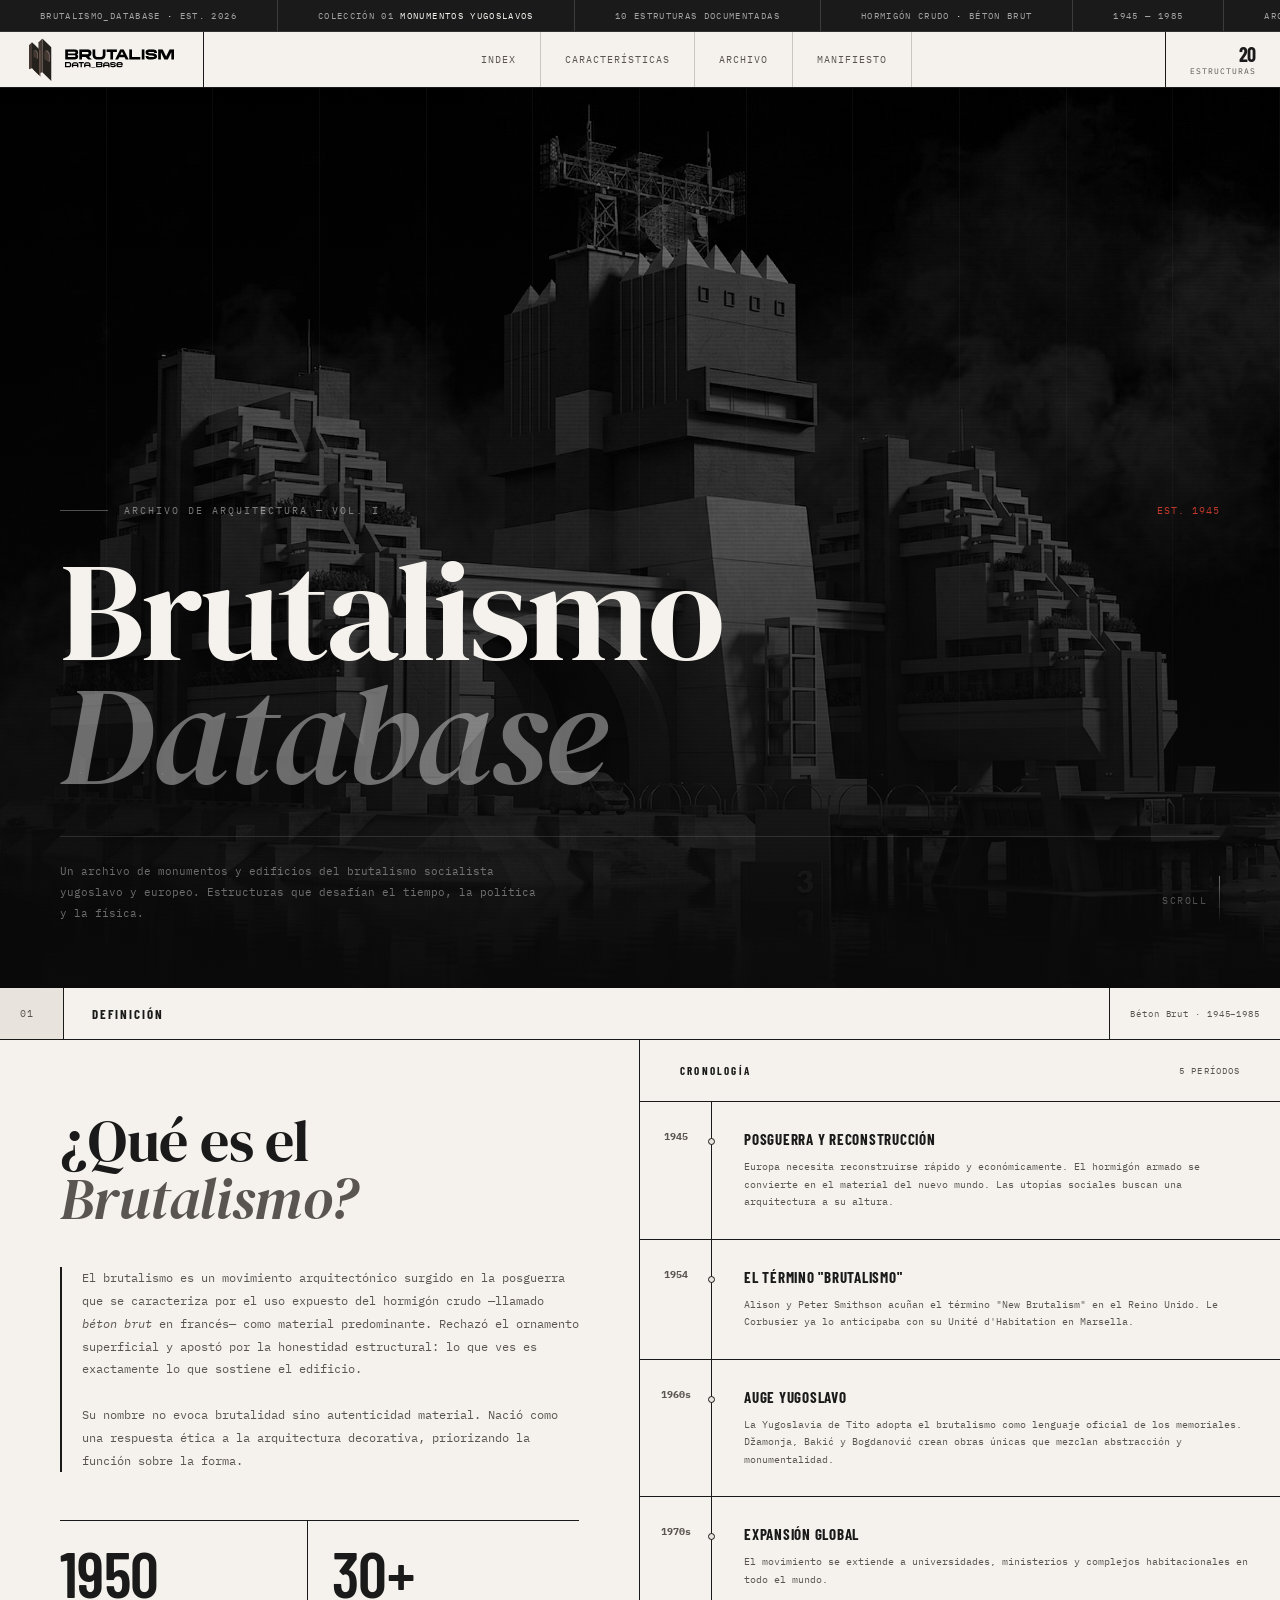
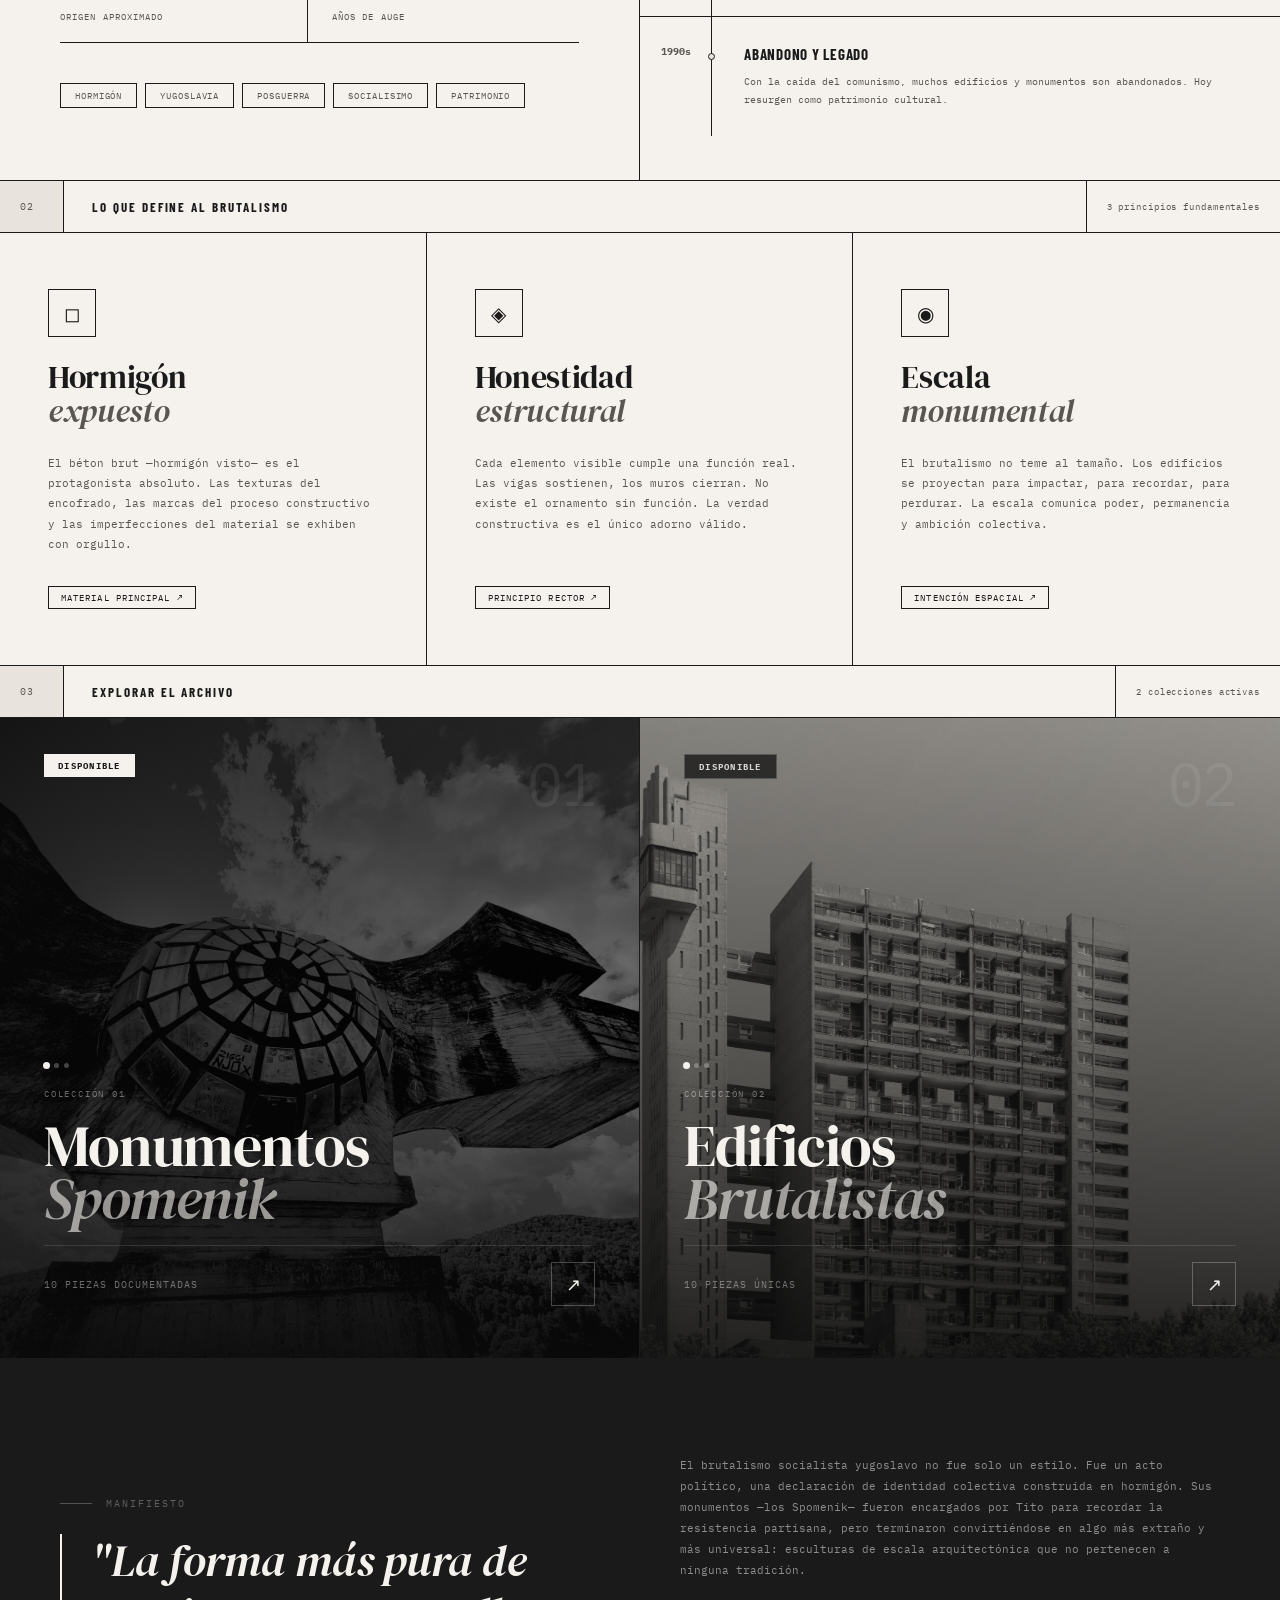
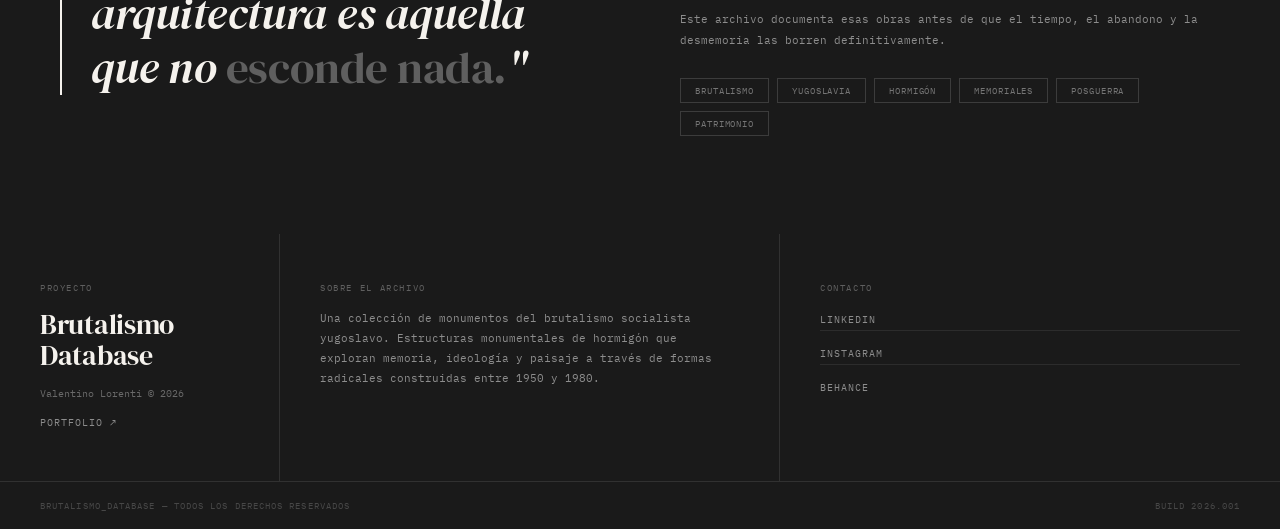
==== commit c2b69806: "add links to feature cards in index" ====
--- a/index.html
+++ b/index.html
@@ -3,11 +3,68 @@
 <head>
     <meta charset="UTF-8">
     <meta name="viewport" content="width=device-width, initial-scale=1.0">
-    <title>BRUTALISMO_DATABASE | Valentino Lorenti</title>
+ 
+    <!-- ── TÍTULO Y DESCRIPCIÓN ── -->
+    <title>Brutalismo Database — Archivo de Arquitectura Brutalista</title>
+    <meta name="description" content="Un archivo de monumentos y edificios del brutalismo yugoslavo y europeo. Estructuras de hormigón expuesto que desafían el tiempo, la política y la física. 20 obras documentadas.">
+    <meta name="keywords" content="brutalismo, arquitectura brutalista, béton brut, hormigón expuesto, Yugoslavia, Spomenik, Le Corbusier, monumentos, posguerra">
+    <meta name="author" content="Valentino Lorenti">
+    <meta name="robots" content="index, follow">
+    <meta name="theme-color" content="#1a1a1a">
+ 
+    <!-- ── FAVICON ── -->
+    <link rel="icon" type="image/png" href="/assets/images/favicon/favicon.png" sizes="any">
+    <link rel="apple-touch-icon" href="/assets/images/favicon/favicon.png">
+    <meta name="msapplication-TileImage" content="/assets/images/favicon/favicon.png">
+    <meta name="msapplication-TileColor" content="#1a1a1a">
+ 
+    <!-- ── CANONICAL ── -->
+    <link rel="canonical" href="https://brutalismo.netlify.app/">
+ 
+    <!-- ── OPEN GRAPH ── -->
+    <meta property="og:type" content="website">
+    <meta property="og:site_name" content="Brutalismo Database">
+    <meta property="og:title" content="Brutalismo Database — Archivo de Arquitectura Brutalista">
+    <meta property="og:description" content="Un archivo de monumentos y edificios del brutalismo yugoslavo y europeo. Hormigón expuesto, honestidad estructural, escala monumental. 20 obras documentadas.">
+    <meta property="og:url" content="https://brutalismo.netlify.app/">
+    <meta property="og:image" content="https://brutalismo.netlify.app/assets/og/og_index.jpg">
+    <meta property="og:image:width" content="1200">
+    <meta property="og:image:height" content="630">
+    <meta property="og:image:alt" content="Brutalismo Database — Archivo de arquitectura brutalista">
+    <meta property="og:locale" content="es_AR">
+ 
+    <!-- ── TWITTER CARD ── -->
+    <meta name="twitter:card" content="summary_large_image">
+    <meta name="twitter:title" content="Brutalismo Database — Archivo de Arquitectura Brutalista">
+    <meta name="twitter:description" content="Un archivo de monumentos y edificios del brutalismo yugoslavo y europeo. 20 obras documentadas.">
+    <meta name="twitter:image" content="https://brutalismo.netlify.app/assets/og/og_index.jpg">
+    <meta name="twitter:creator" content="@lv_designux">
+ 
+    <!-- ── SCHEMA.ORG ── -->
+    <script type="application/ld+json">
+    {
+      "@context": "https://schema.org",
+      "@type": "WebSite",
+      "name": "Brutalismo Database",
+      "url": "https://brutalismo.netlify.app",
+      "description": "Archivo de arquitectura brutalista yugoslava y europea. Monumentos Spomenik y edificios icónicos del siglo XX.",
+      "author": {
+        "@type": "Person",
+        "name": "Valentino Lorenti",
+        "url": "https://valentinolorenti.netlify.app/"
+      },
+      "inLanguage": "es"
+    }
+    </script>
+ 
+    <!-- ── FUENTES ── -->
+    <link rel="preconnect" href="https://fonts.googleapis.com">
+    <link rel="preconnect" href="https://fonts.gstatic.com" crossorigin>
     <link href="https://fonts.googleapis.com/css2?family=DM+Serif+Display:ital@0;1&family=Barlow+Condensed:wght@300;400;600;700;900&family=IBM+Plex+Mono:wght@300;400;700&display=swap" rel="stylesheet">
     <link rel="stylesheet" href="/assets/css/style_index.css">
 </head>
 <body>
+    
     <div class="ticker">
         <div class="ticker-inner" id="ticker-inner">
             <span class="ticker-item">BRUTALISMO_DATABASE <span>·</span> EST. 2026</span>
@@ -219,24 +276,33 @@
             <div class="section-header-title">Lo que define al brutalismo</div>
             <div class="section-header-meta">3 principios fundamentales</div>
         </div>
+        
         <div class="features-grid">
             <div class="feature-card reveal">
                 <div class="feature-icon">◻</div>
-                <h3>Hormigón<br><em>expuesto</em></h3>
+                <a href="/pages/hormigon.html" style="color: inherit; text-decoration: none;">  
+                <h3>Hormigón<br><em>expuesto</em></h3> </a>
                 <p>El béton brut —hormigón visto— es el protagonista absoluto. Las texturas del encofrado, las marcas del proceso constructivo y las imperfecciones del material se exhiben con orgullo.</p>
-                <span class="feature-badge">Material principal</span>
-            </div>
+                <a href="/pages/hormigon.html" style="color: inherit; text-decoration: none;">     
+                <span class="feature-badge">Material principal ↗</span> </a>
+            </div>
+          
             <div class="feature-card reveal">
                 <div class="feature-icon">◈</div>
-                <h3>Honestidad<br><em>estructural</em></h3>
+                <a href="/pages/honestidad.html" style="color: inherit; text-decoration: none;">  
+                <h3>Honestidad<br><em>estructural</em></h3> </a>
                 <p>Cada elemento visible cumple una función real. Las vigas sostienen, los muros cierran. No existe el ornamento sin función. La verdad constructiva es el único adorno válido.</p>
-                <span class="feature-badge">Principio rector</span>
-            </div>
+                <a href="/pages/honestidad.html" style="color: inherit; text-decoration: none;">                
+                <span class="feature-badge">Principio rector ↗</span> </a>
+            </div>
+            
             <div class="feature-card reveal">
                 <div class="feature-icon">◉</div>
-                <h3>Escala<br><em>monumental</em></h3>
+                <a href="/pages/escala.html" style="color: inherit; text-decoration: none;">  
+                <h3>Escala<br><em>monumental</em></h3> </a>
                 <p>El brutalismo no teme al tamaño. Los edificios se proyectan para impactar, para recordar, para perdurar. La escala comunica poder, permanencia y ambición colectiva.</p>
-                <span class="feature-badge">Intención espacial</span>
+                <a href="/pages/escala.html" style="color: inherit; text-decoration: none;"> 
+                <span class="feature-badge">Intención espacial ↗</span> </a>
             </div>
         </div>
     </section>
--- a/assets/css/style_index.css
+++ b/assets/css/style_index.css
@@ -635,6 +635,14 @@
 .feature-card:last-child { border-right: none; }
 .feature-card:hover { background: var(--grey-light); }
 
+.feature-card:hover .feature-badge {
+    background: var(--black);
+    color: var(--white);
+    transition: background 0.6s, color 0.3s;
+}
+
+.feature-icon-container { background: var(--grey-light); }
+
 .feature-icon {
     width: 48px; height: 48px;
     border: var(--border);
